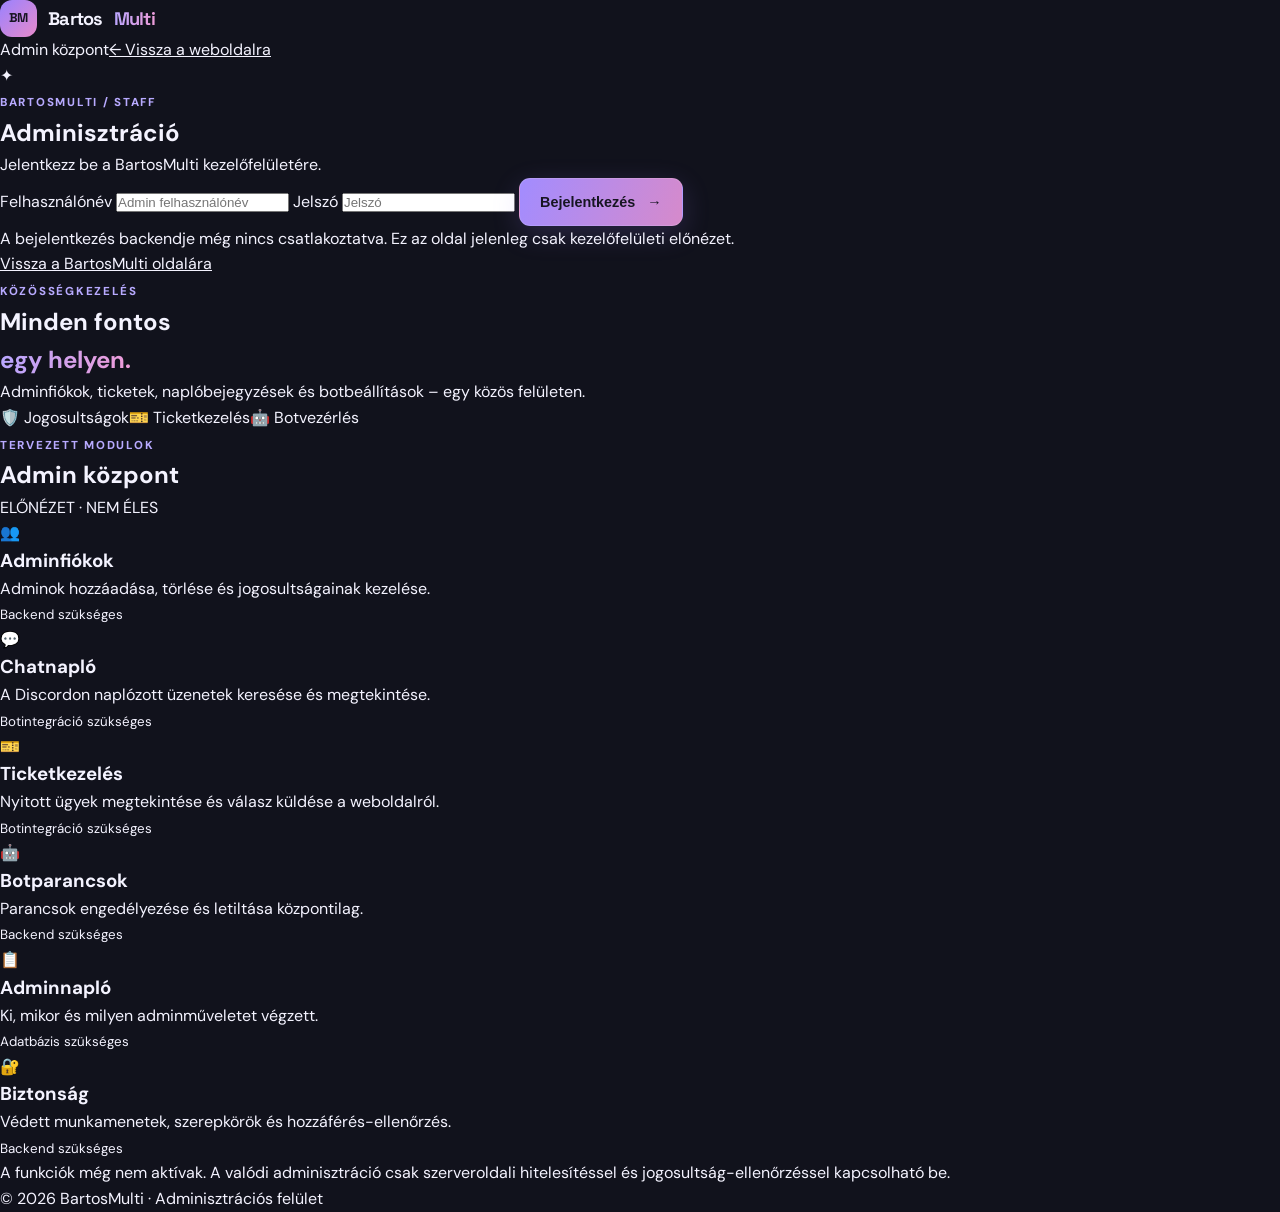
==== admin/index.html @ 53e98c43 "Add BartosMulti admin interface shell" ====
<!DOCTYPE html>
<html lang="hu">
<head>
  <meta charset="UTF-8">
  <meta name="viewport" content="width=device-width, initial-scale=1">
  <meta name="theme-color" content="#11121c">
  <meta name="description" content="BartosMulti adminisztrációs felület.">
  <title>Admin – BartosMulti</title>
  <link rel="icon" href="../favicon.svg" type="image/svg+xml">
  <link rel="stylesheet" href="../style.css">
  <link rel="stylesheet" href="admin.css">
</head>
<body class="admin-body">
  <main class="admin-shell">
    <header class="admin-topbar">
      <a class="logo" href="../index.html"><span class="logo-mark">BM</span>Bartos<span class="accent">Multi</span></a>
      <div class="admin-topbar-right"><span class="status-dot"></span><span>Admin központ</span><a href="../index.html">← Vissza a weboldalra</a></div>
    </header>

    <section class="login-wrap" id="loginView">
      <div class="login-card">
        <div class="login-icon">✦</div>
        <span class="eyebrow">BARTOSMULTI / STAFF</span>
        <h1>Adminisztráció</h1>
        <p class="login-description">Jelentkezz be a BartosMulti kezelőfelületére.</p>
        <form id="loginForm">
          <label for="username">Felhasználónév</label>
          <input id="username" name="username" type="text" placeholder="Admin felhasználónév" autocomplete="username" required>
          <label for="password">Jelszó</label>
          <input id="password" name="password" type="password" placeholder="Jelszó" autocomplete="current-password" required>
          <button class="button login-button" type="submit">Bejelentkezés <span>→</span></button>
        </form>
        <p class="login-notice" id="loginNotice" role="status">A bejelentkezés backendje még nincs csatlakoztatva. Ez az oldal jelenleg csak kezelőfelületi előnézet.</p>
        <a class="back-link" href="../index.html">Vissza a BartosMulti oldalára</a>
      </div>
      <div class="login-side">
        <span class="eyebrow">KÖZÖSSÉGKEZELÉS</span>
        <h2>Minden fontos<br><span class="gradient-text">egy helyen.</span></h2>
        <p>Adminfiókok, ticketek, naplóbejegyzések és botbeállítások – egy közös felületen.</p>
        <div class="side-pills"><span>🛡️ Jogosultságok</span><span>🎫 Ticketkezelés</span><span>🤖 Botvezérlés</span></div>
      </div>
    </section>

    <section class="admin-preview" aria-label="Tervezett adminfunkciók">
      <div class="preview-heading"><div><span class="eyebrow">TERVEZETT MODULOK</span><h2>Admin központ</h2></div><span class="preview-tag">ELŐNÉZET · NEM ÉLES</span></div>
      <div class="preview-grid">
        <article class="preview-card"><span>👥</span><h3>Adminfiókok</h3><p>Adminok hozzáadása, törlése és jogosultságainak kezelése.</p><small>Backend szükséges</small></article>
        <article class="preview-card"><span>💬</span><h3>Chatnapló</h3><p>A Discordon naplózott üzenetek keresése és megtekintése.</p><small>Botintegráció szükséges</small></article>
        <article class="preview-card"><span>🎫</span><h3>Ticketkezelés</h3><p>Nyitott ügyek megtekintése és válasz küldése a weboldalról.</p><small>Botintegráció szükséges</small></article>
        <article class="preview-card"><span>🤖</span><h3>Botparancsok</h3><p>Parancsok engedélyezése és letiltása központilag.</p><small>Backend szükséges</small></article>
        <article class="preview-card"><span>📋</span><h3>Adminnapló</h3><p>Ki, mikor és milyen adminműveletet végzett.</p><small>Adatbázis szükséges</small></article>
        <article class="preview-card"><span>🔐</span><h3>Biztonság</h3><p>Védett munkamenetek, szerepkörök és hozzáférés-ellenőrzés.</p><small>Backend szükséges</small></article>
      </div>
      <p class="preview-footnote">A funkciók még nem aktívak. A valódi adminisztráció csak szerveroldali hitelesítéssel és jogosultság-ellenőrzéssel kapcsolható be.</p>
    </section>
    <footer class="admin-footer">© 2026 BartosMulti · Adminisztrációs felület</footer>
  </main>
  <script src="admin.js"></script>
</body>
</html>
---- style.css ----
@import url('https://fonts.googleapis.com/css2?family=DM+Sans:wght@400;500;600;700;800&family=Space+Grotesk:wght@400;500;600;700&display=swap');
:root{--bg:#11121c;--surface:#191b29;--surface2:#202236;--text:#f4f3ff;--muted:#a4a5bd;--purple:#9a82ff;--pink:#e78acb;--line:rgba(255,255,255,.09);--green:#72d6a0}
*{box-sizing:border-box;margin:0;padding:0}html{scroll-behavior:smooth}body{min-height:100vh;overflow-x:hidden;background:var(--bg);color:var(--text);font-family:'DM Sans',sans-serif;line-height:1.6}a{color:inherit}
.site-header{position:sticky;top:0;z-index:20;border-bottom:1px solid var(--line);background:rgba(17,18,28,.88);backdrop-filter:blur(18px)}.navbar{width:min(1120px,calc(100% - 40px));min-height:76px;margin:auto;display:flex;align-items:center;justify-content:space-between;gap:24px}
.logo{display:inline-flex;align-items:center;gap:11px;text-decoration:none;font-family:'Space Grotesk',sans-serif;font-size:1.14rem;font-weight:700;letter-spacing:-.04em;white-space:nowrap}.logo-mark{width:37px;height:37px;display:grid;place-items:center;border-radius:12px;background:linear-gradient(135deg,var(--purple),var(--pink));color:#171522;font-size:.8rem;font-weight:800}.accent,.gradient-text{background:linear-gradient(100deg,#b7a6ff,#ef9bd7);-webkit-background-clip:text;background-clip:text;color:transparent}
.nav-links{display:flex;align-items:center;gap:8px;list-style:none}.nav-links a{padding:9px 13px;border-radius:9px;color:var(--muted);font-size:.9rem;font-weight:600;text-decoration:none;transition:.2s}.nav-links a:hover,.nav-links a.active{background:rgba(154,130,255,.12);color:#d2c8ff}
.button{min-height:48px;padding:0 20px;display:inline-flex;align-items:center;justify-content:center;gap:12px;border:1px solid rgba(255,255,255,.13);border-radius:11px;background:linear-gradient(110deg,#a28cff,#d68acb);color:#171522;font-size:.9rem;font-weight:800;text-decoration:none;box-shadow:0 8px 28px rgba(154,130,255,.18);transition:transform .2s,filter .2s}.button:hover{transform:translateY(-2px);filter:brightness(1.08)}.button-small{min-height:40px;padding:0 15px;font-size:.82rem}.button-ghost{background:rgba(255,255,255,.035);color:var(--text);box-shadow:none;border-color:var(--line)}
.container{width:min(1120px,calc(100% - 40px));margin-inline:auto}.hero{min-height:600px;padding-block:90px 95px;display:grid;grid-template-columns:1.08fr .92fr;align-items:center;gap:70px}.eyebrow{display:inline-flex;align-items:center;gap:9px;color:#b8aaff;font-size:.72rem;font-weight:800;letter-spacing:.15em}.hero h1{margin:22px 0;font-family:'Space Grotesk',sans-serif;font-size:clamp(3.2rem,6.5vw,5.5rem);line-height:.99;letter-spacing:-.075em}.hero-description{max-width:560px;color:var(--muted);font-size:1.05rem;line-height:1.8}.hero-actions{display:flex;flex-wrap:wrap;gap:13px;margin-top:30px}
.hero-panel{min-height:330px;padding:27px;display:flex;flex-direction:column;justify-content:center;gap:25px;overflow:hidden;border:1px solid rgba(255,255,255,.12);border-radius:23px;background:radial-gradient(circle at 100% 0%,rgba(154,130,255,.18),transparent 45%),linear-gradient(145deg,#27273d,#191a29);box-shadow:0 28px 90px rgba(0,0,0,.28)}.chat-message{display:flex;align-items:center;gap:12px}.chat-avatar{width:38px;height:38px;display:grid;place-items:center;border-radius:13px;color:white;font-weight:800}.chat-avatar.purple{background:#7561bb}.chat-avatar.blue{background:#477caa}.chat-avatar.green{background:#478d75}.chat-message div{display:grid;gap:2px}.chat-message strong{font-size:.84rem}.chat-message small{color:#b0b1c6;font-size:.78rem}.panel-footer{padding-top:16px;border-top:1px solid var(--line);color:#a9a9c0;font-size:.76rem}
.feature-section{padding:35px 0 100px}.section-heading{max-width:650px;margin-bottom:30px}.section-heading h2,.join-section h2{margin:12px 0;font-family:'Space Grotesk',sans-serif;font-size:clamp(2rem,4vw,3.2rem);line-height:1.08;letter-spacing:-.055em}.section-heading p,.join-section p{color:var(--muted);line-height:1.75}.feature-grid{display:grid;grid-template-columns:repeat(4,1fr);gap:14px}.feature-card{min-height:190px;padding:24px;border:1px solid var(--line);border-radius:16px;background:linear-gradient(145deg,rgba(34,35,54,.9),rgba(25,26,40,.92));transition:transform .2s,border-color .2s}.feature-card:hover{transform:translateY(-4px);border-color:rgba(170,147,255,.45)}.feature-icon{width:43px;height:43px;margin-bottom:20px;display:grid;place-items:center;border-radius:13px;background:rgba(154,130,255,.13);font-size:1.25rem}.feature-card h3{margin-bottom:7px;font-family:'Space Grotesk',sans-serif;font-size:1.03rem}.feature-card p{color:var(--muted);font-size:.84rem;line-height:1.7}
.join-section{margin-bottom:90px;padding:38px 42px;display:flex;align-items:center;justify-content:space-between;gap:30px;border:1px solid rgba(178,157,255,.2);border-radius:20px;background:radial-gradient(circle at 85% 0%,rgba(164,127,255,.17),transparent 38%),var(--surface)}.join-section h2{margin:9px 0;font-size:2.35rem}.join-section p{max-width:580px}
.footer{border-top:1px solid var(--line);background:rgba(20,21,33,.7)}.footer-inner{width:min(1120px,calc(100% - 40px));margin:auto;padding:35px 0;display:flex;align-items:center;gap:28px}.footer-inner>p{color:var(--muted);font-size:.82rem}.footer-links{display:flex;gap:18px;margin-left:auto}.footer-links a{color:var(--muted);font-size:.82rem;text-decoration:none}.footer-links a:hover{color:var(--text)}.footer-bottom{padding:16px 20px;border-top:1px solid var(--line);color:#777991;text-align:center;font-size:.73rem}
.page-hero{width:min(850px,calc(100% - 40px));margin:auto;padding:100px 0 48px;text-align:center}.page-hero h1{margin:15px 0;font-family:'Space Grotesk',sans-serif;font-size:clamp(2.7rem,6vw,4.5rem);line-height:1.03;letter-spacing:-.065em}.page-hero p{max-width:680px;margin:auto;color:var(--muted);line-height:1.8}.cards{width:min(1050px,calc(100% - 40px));margin:0 auto;padding:20px 0 100px;display:grid;grid-template-columns:repeat(3,1fr);gap:15px}.info-card{min-height:180px;padding:25px;border:1px solid var(--line);border-radius:16px;background:var(--surface)}.info-card h2{margin-bottom:12px;font-family:'Space Grotesk',sans-serif;font-size:1.13rem}.info-card p,.info-card li{color:var(--muted);font-size:.9rem;line-height:1.75}.info-card ul{padding-left:18px}.info-card li+li{margin-top:7px}
@media(max-width:900px){.hero{grid-template-columns:1fr;gap:48px;padding-top:75px}.feature-grid{grid-template-columns:repeat(2,1fr)}.cards{grid-template-columns:repeat(2,1fr)}}@media(max-width:650px){.navbar{width:calc(100% - 28px);min-height:68px}.nav-links{display:none}.container{width:calc(100% - 36px)}.hero{padding:65px 0 70px;min-height:auto}.hero h1{font-size:clamp(3rem,14vw,4.3rem)}.hero-actions{flex-direction:column;align-items:stretch}.hero-actions .button{width:100%}.feature-section{padding-bottom:65px}.feature-grid,.cards{grid-template-columns:1fr}.join-section{width:calc(100% - 36px);margin-bottom:65px;padding:27px 23px;align-items:flex-start;flex-direction:column}.join-section h2{font-size:2rem}.footer-inner{width:calc(100% - 36px);align-items:flex-start;flex-direction:column;gap:15px}.footer-links{margin:0;flex-wrap:wrap;gap:14px}.page-hero{padding:75px 0 30px}.cards{padding-bottom:70px}}@media(prefers-reduced-motion:reduce){*,*::before,*::after{scroll-behavior:auto!important;transition:none!important}}
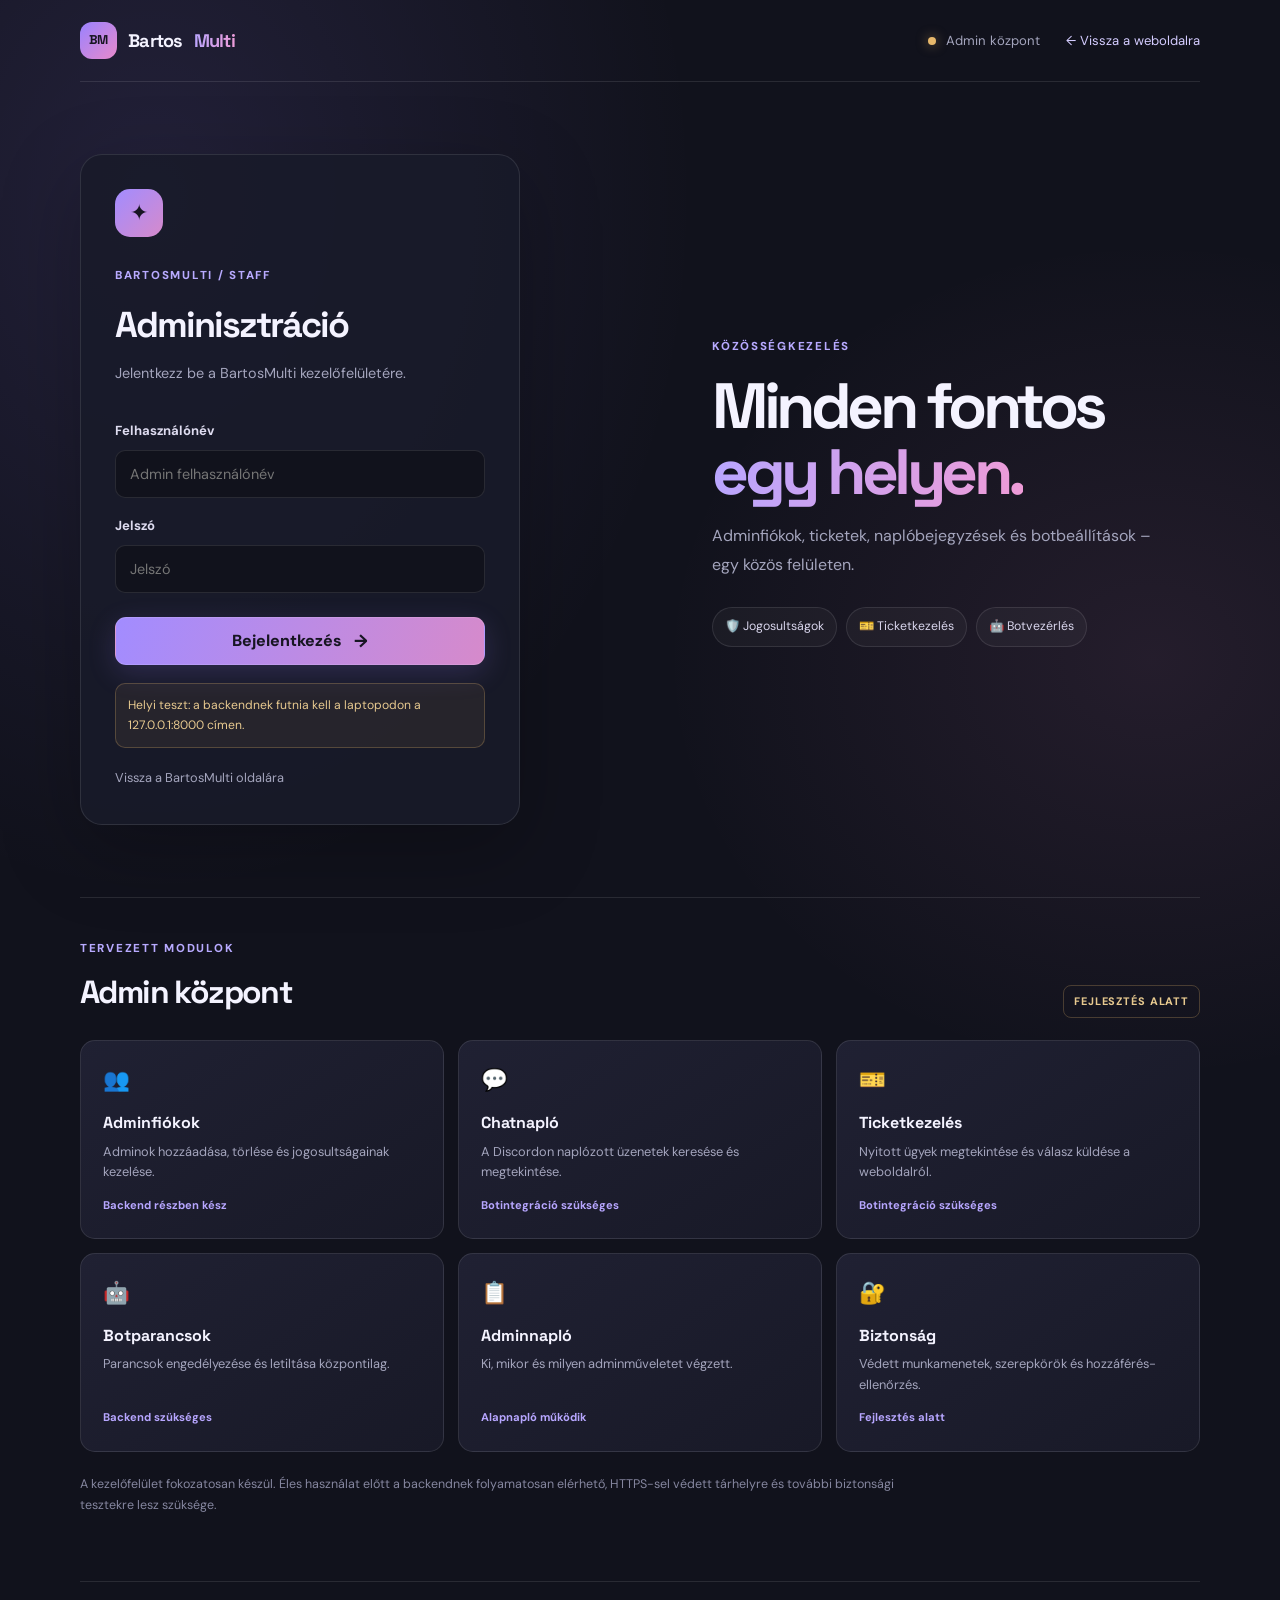
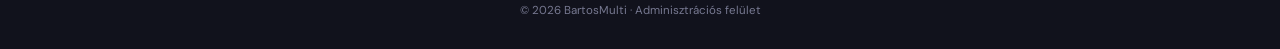
==== commit 356006b7: "Connect admin page UI to local API" ====
--- a/admin/index.html
+++ b/admin/index.html
@@ -28,9 +28,9 @@
           <input id="username" name="username" type="text" placeholder="Admin felhasználónév" autocomplete="username" required>
           <label for="password">Jelszó</label>
           <input id="password" name="password" type="password" placeholder="Jelszó" autocomplete="current-password" required>
-          <button class="button login-button" type="submit">Bejelentkezés <span>→</span></button>
+          <button class="button login-button" id="loginButton" type="submit">Bejelentkezés <span>→</span></button>
         </form>
-        <p class="login-notice" id="loginNotice" role="status">A bejelentkezés backendje még nincs csatlakoztatva. Ez az oldal jelenleg csak kezelőfelületi előnézet.</p>
+        <p class="login-notice" id="loginNotice" role="status">Helyi teszt: a backendnek futnia kell a laptopodon a 127.0.0.1:8000 címen.</p>
         <a class="back-link" href="../index.html">Vissza a BartosMulti oldalára</a>
       </div>
       <div class="login-side">
@@ -41,17 +41,44 @@
       </div>
     </section>
 
+    <section class="admin-dashboard" id="dashboardView" hidden>
+      <div class="dashboard-heading">
+        <div>
+          <span class="eyebrow">BARTOSMULTI / ADMIN</span>
+          <h1>Vezérlőpult</h1>
+          <p class="login-description">Sikeresen bejelentkeztél a helyi backendbe.</p>
+        </div>
+        <button class="button logout-button" id="logoutButton" type="button">Kijelentkezés</button>
+      </div>
+      <div class="dashboard-card">
+        <h2>Adminfiók</h2>
+        <p><strong>Felhasználónév:</strong> <span id="adminUsername">–</span></p>
+        <p><strong>Azonosító:</strong> <span id="adminId">–</span></p>
+        <p><strong>Jogosultság:</strong> <span id="adminRole">–</span></p>
+        <p><strong>Állapot:</strong> <span id="adminStatus">–</span></p>
+      </div>
+      <div class="dashboard-card audit-card">
+        <div class="audit-heading">
+          <div><h2>Admin tevékenységnapló</h2><p class="dashboard-muted">A backend által rögzített legutóbbi műveletek.</p></div>
+          <button class="button refresh-button" id="refreshAuditButton" type="button">Frissítés</button>
+        </div>
+        <p id="auditNotice" class="dashboard-muted" role="status">Napló betöltése…</p>
+        <div class="audit-list" id="auditList"></div>
+      </div>
+      <p class="dashboard-warning">Ez jelenleg helyi fejlesztői kapcsolat. A ticketkezelés, chatnapló és botvezérlés még nincs bekötve.</p>
+    </section>
+
     <section class="admin-preview" aria-label="Tervezett adminfunkciók">
-      <div class="preview-heading"><div><span class="eyebrow">TERVEZETT MODULOK</span><h2>Admin központ</h2></div><span class="preview-tag">ELŐNÉZET · NEM ÉLES</span></div>
+      <div class="preview-heading"><div><span class="eyebrow">TERVEZETT MODULOK</span><h2>Admin központ</h2></div><span class="preview-tag">FEJLESZTÉS ALATT</span></div>
       <div class="preview-grid">
-        <article class="preview-card"><span>👥</span><h3>Adminfiókok</h3><p>Adminok hozzáadása, törlése és jogosultságainak kezelése.</p><small>Backend szükséges</small></article>
+        <article class="preview-card"><span>👥</span><h3>Adminfiókok</h3><p>Adminok hozzáadása, törlése és jogosultságainak kezelése.</p><small>Backend részben kész</small></article>
         <article class="preview-card"><span>💬</span><h3>Chatnapló</h3><p>A Discordon naplózott üzenetek keresése és megtekintése.</p><small>Botintegráció szükséges</small></article>
         <article class="preview-card"><span>🎫</span><h3>Ticketkezelés</h3><p>Nyitott ügyek megtekintése és válasz küldése a weboldalról.</p><small>Botintegráció szükséges</small></article>
         <article class="preview-card"><span>🤖</span><h3>Botparancsok</h3><p>Parancsok engedélyezése és letiltása központilag.</p><small>Backend szükséges</small></article>
-        <article class="preview-card"><span>📋</span><h3>Adminnapló</h3><p>Ki, mikor és milyen adminműveletet végzett.</p><small>Adatbázis szükséges</small></article>
-        <article class="preview-card"><span>🔐</span><h3>Biztonság</h3><p>Védett munkamenetek, szerepkörök és hozzáférés-ellenőrzés.</p><small>Backend szükséges</small></article>
+        <article class="preview-card"><span>📋</span><h3>Adminnapló</h3><p>Ki, mikor és milyen adminműveletet végzett.</p><small>Alapnapló működik</small></article>
+        <article class="preview-card"><span>🔐</span><h3>Biztonság</h3><p>Védett munkamenetek, szerepkörök és hozzáférés-ellenőrzés.</p><small>Fejlesztés alatt</small></article>
       </div>
-      <p class="preview-footnote">A funkciók még nem aktívak. A valódi adminisztráció csak szerveroldali hitelesítéssel és jogosultság-ellenőrzéssel kapcsolható be.</p>
+      <p class="preview-footnote">A kezelőfelület fokozatosan készül. Éles használat előtt a backendnek folyamatosan elérhető, HTTPS-sel védett tárhelyre és további biztonsági tesztekre lesz szüksége.</p>
     </section>
     <footer class="admin-footer">© 2026 BartosMulti · Adminisztrációs felület</footer>
   </main>
--- a/admin/admin.css
+++ b/admin/admin.css
@@ -0,0 +1,40 @@
+:root{--admin-line:rgba(255,255,255,.1);--admin-muted:#a4a5bd}
+.admin-body{background:radial-gradient(ellipse at 12% 12%,rgba(154,130,255,.13),transparent 34%),radial-gradient(ellipse at 90% 40%,rgba(231,138,203,.09),transparent 30%),#11121c}
+.admin-shell{width:min(1120px,calc(100% - 40px));margin:auto}
+.admin-topbar{min-height:82px;display:flex;align-items:center;justify-content:space-between;border-bottom:1px solid var(--admin-line)}
+.admin-topbar-right{display:flex;align-items:center;gap:10px;color:var(--admin-muted);font-size:.82rem}
+.admin-topbar-right a{margin-left:16px;color:#d4ccff;text-decoration:none}
+.status-dot{width:8px;height:8px;border-radius:50%;background:#e7b86b;box-shadow:0 0 12px rgba(231,184,107,.55)}
+.login-wrap{min-height:570px;padding:72px 0;display:grid;grid-template-columns:1fr .9fr;align-items:center;gap:90px}
+.login-card{max-width:440px;width:100%;padding:34px;border:1px solid var(--admin-line);border-radius:22px;background:rgba(25,27,41,.88);box-shadow:0 25px 80px rgba(0,0,0,.25)}
+.login-icon{width:48px;height:48px;margin-bottom:24px;display:grid;place-items:center;border-radius:15px;background:linear-gradient(135deg,#a28cff,#d68acb);color:#171522;font-size:1.35rem}
+.login-card h1{margin:10px 0 8px;font-family:'Space Grotesk',sans-serif;font-size:2.25rem;letter-spacing:-.055em}
+.login-description{margin-bottom:27px;color:var(--admin-muted);font-size:.9rem}
+.login-card form{display:grid;gap:9px}
+.login-card label{margin-top:8px;color:#dedcf0;font-size:.82rem;font-weight:700}
+.login-card input{width:100%;height:48px;padding:0 14px;border:1px solid var(--admin-line);border-radius:10px;outline:none;background:#11121c;color:#fff;font:inherit;font-size:.9rem}
+.login-card input:focus{border-color:#a28cff;box-shadow:0 0 0 3px rgba(162,140,255,.12)}
+.login-button{width:100%;margin-top:15px;cursor:pointer;font:inherit;font-weight:800}
+.login-button span{font-size:1.1rem}
+.login-notice{margin-top:18px;padding:12px;border:1px solid rgba(231,184,107,.25);border-radius:10px;background:rgba(231,184,107,.07);color:#e7c98f;font-size:.76rem;line-height:1.6}
+.back-link{display:inline-block;margin-top:20px;color:var(--admin-muted);font-size:.8rem;text-decoration:none}
+.back-link:hover{color:#fff}
+.login-side{padding:20px 0}
+.login-side h2{margin:17px 0;font-family:'Space Grotesk',sans-serif;font-size:clamp(2.8rem,5vw,4.5rem);line-height:1.02;letter-spacing:-.07em}
+.login-side>p{max-width:440px;color:var(--admin-muted);line-height:1.8}
+.side-pills{display:flex;flex-wrap:wrap;gap:9px;margin-top:28px}
+.side-pills span{padding:9px 12px;border:1px solid var(--admin-line);border-radius:999px;background:rgba(255,255,255,.035);color:#d8d5ec;font-size:.77rem}
+.admin-preview{padding:36px 0 65px;border-top:1px solid var(--admin-line)}
+.preview-heading{display:flex;align-items:end;justify-content:space-between;gap:20px;margin-bottom:22px}
+.preview-heading h2{margin-top:8px;font-family:'Space Grotesk',sans-serif;font-size:2rem;letter-spacing:-.05em}
+.preview-tag{padding:7px 10px;border:1px solid rgba(231,184,107,.25);border-radius:8px;color:#e7c98f;font-size:.68rem;font-weight:800;letter-spacing:.08em}
+.preview-grid{display:grid;grid-template-columns:repeat(3,1fr);gap:14px}
+.preview-card{min-height:175px;padding:22px;border:1px solid var(--admin-line);border-radius:15px;background:linear-gradient(145deg,rgba(34,35,54,.9),rgba(25,26,40,.92))}
+.preview-card>span{font-size:1.35rem}
+.preview-card h3{margin:12px 0 6px;font-family:'Space Grotesk',sans-serif;font-size:1rem}
+.preview-card p{min-height:45px;color:var(--admin-muted);font-size:.8rem;line-height:1.6}
+.preview-card small{display:inline-block;margin-top:10px;color:#b7a6ff;font-size:.7rem;font-weight:700}
+.preview-footnote{max-width:850px;margin-top:22px;color:#85869f;font-size:.78rem;line-height:1.7}
+.admin-footer{padding:20px 0 28px;border-top:1px solid var(--admin-line);color:#777991;text-align:center;font-size:.72rem}
+@media(max-width:800px){.login-wrap{grid-template-columns:1fr;gap:30px;padding:45px 0}.login-side{order:-1;padding-bottom:0}.login-side h2{font-size:3rem}.preview-grid{grid-template-columns:repeat(2,1fr)}}
+@media(max-width:560px){.admin-shell{width:calc(100% - 28px)}.admin-topbar{align-items:flex-start;flex-direction:column;justify-content:center;gap:10px;padding:15px 0}.admin-topbar-right{flex-wrap:wrap}.admin-topbar-right a{margin-left:0}.login-wrap{padding:32px 0}.login-card{padding:25px 20px}.login-side h2{font-size:2.7rem}.preview-heading{align-items:flex-start;flex-direction:column}.preview-grid{grid-template-columns:1fr}.preview-card p{min-height:0}}
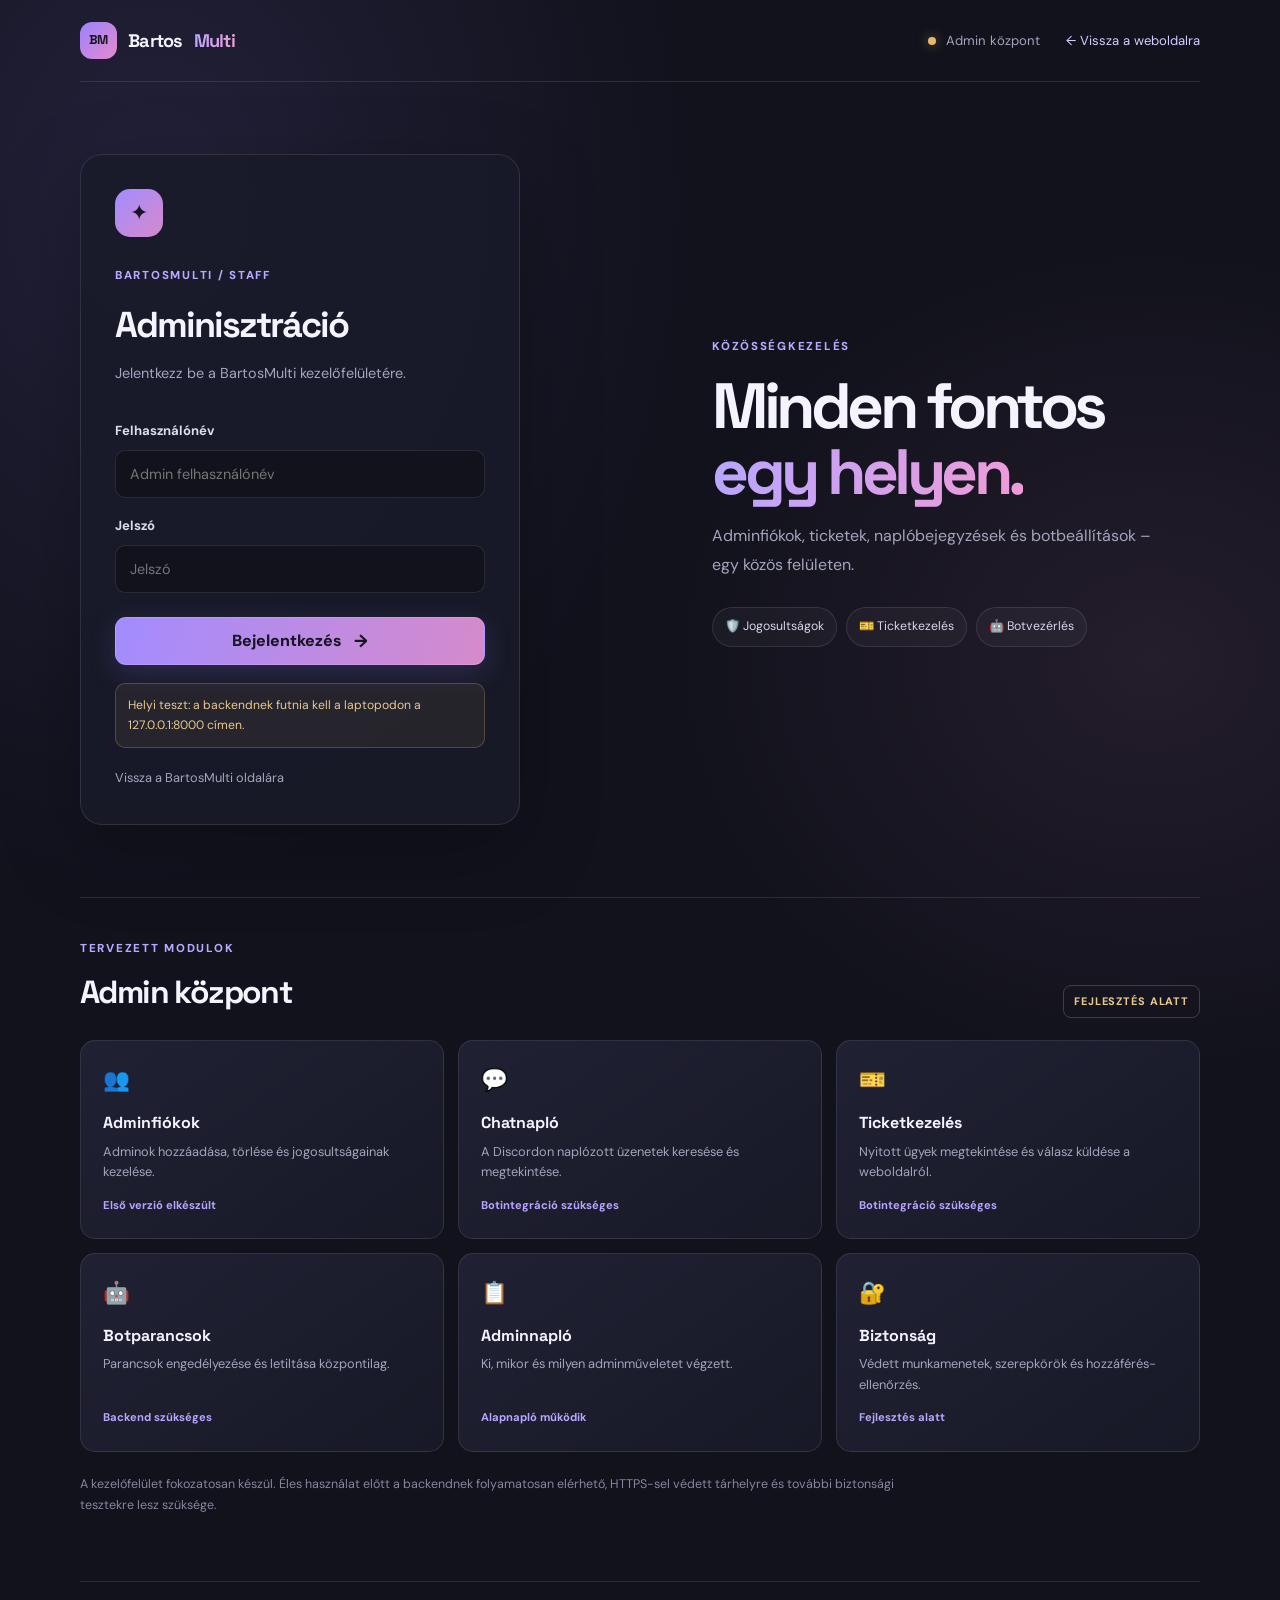
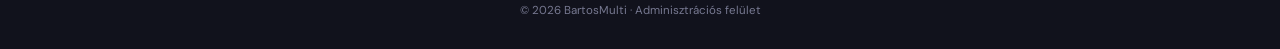
==== commit bae2d163: "Add admin account management interface" ====
--- a/admin/index.html
+++ b/admin/index.html
@@ -50,13 +50,37 @@
         </div>
         <button class="button logout-button" id="logoutButton" type="button">Kijelentkezés</button>
       </div>
-      <div class="dashboard-card">
-        <h2>Adminfiók</h2>
+
+      <div class="dashboard-card account-card">
+        <h2>Bejelentkezett admin</h2>
         <p><strong>Felhasználónév:</strong> <span id="adminUsername">–</span></p>
         <p><strong>Azonosító:</strong> <span id="adminId">–</span></p>
         <p><strong>Jogosultság:</strong> <span id="adminRole">–</span></p>
         <p><strong>Állapot:</strong> <span id="adminStatus">–</span></p>
       </div>
+
+      <section class="dashboard-card management-card" id="adminManagement">
+        <div class="section-heading">
+          <div><span class="eyebrow">HOZZÁFÉRÉSEK</span><h2>Adminfiókok kezelése</h2><p class="dashboard-muted">Adminfiókok létrehozása, jogosultságainak módosítása és kezelése.</p></div>
+          <button class="button refresh-button" id="refreshAdminsButton" type="button">Lista frissítése</button>
+        </div>
+
+        <div class="create-admin-panel">
+          <h3>Új adminfiók</h3>
+          <form id="createAdminForm" class="create-admin-form">
+            <div class="field-group"><label for="newAdminUsername">Felhasználónév</label><input id="newAdminUsername" name="username" type="text" minlength="3" maxlength="40" pattern="[a-zA-Z0-9_.-]+" autocomplete="off" placeholder="pl. moderator01" required></div>
+            <div class="field-group"><label for="newAdminPassword">Kezdeti jelszó</label><input id="newAdminPassword" name="password" type="password" minlength="12" maxlength="128" autocomplete="new-password" placeholder="Legalább 12 karakter" required></div>
+            <div class="field-group"><label for="newAdminRole">Jogosultság</label><select id="newAdminRole" name="role"><option value="moderator">Moderátor</option><option value="admin">Admin</option></select></div>
+            <button class="button create-admin-button" id="createAdminButton" type="submit">Admin létrehozása</button>
+          </form>
+          <p class="form-hint">A jelszó legalább 12 karakter legyen. A tulajdonosi (owner) jogosultságot ez az űrlap nem osztja ki.</p>
+        </div>
+
+        <div class="admin-list-heading"><h3>Regisztrált adminok</h3><span id="adminCount" class="count-label">–</span></div>
+        <p id="adminListNotice" class="dashboard-muted" role="status">Adminlista betöltése…</p>
+        <div id="adminList" class="admin-list"></div>
+      </section>
+
       <div class="dashboard-card audit-card">
         <div class="audit-heading">
           <div><h2>Admin tevékenységnapló</h2><p class="dashboard-muted">A backend által rögzített legutóbbi műveletek.</p></div>
@@ -65,13 +89,13 @@
         <p id="auditNotice" class="dashboard-muted" role="status">Napló betöltése…</p>
         <div class="audit-list" id="auditList"></div>
       </div>
-      <p class="dashboard-warning">Ez jelenleg helyi fejlesztői kapcsolat. A ticketkezelés, chatnapló és botvezérlés még nincs bekötve.</p>
+      <p class="dashboard-warning">Ez jelenleg helyi fejlesztői kapcsolat. A ticketkezelés, chatnapló és botvezérlés még nincs bekötve. A weboldal nyilvános GitHub Pages-oldal, a backend viszont csak a saját laptopodon fut.</p>
     </section>
 
     <section class="admin-preview" aria-label="Tervezett adminfunkciók">
       <div class="preview-heading"><div><span class="eyebrow">TERVEZETT MODULOK</span><h2>Admin központ</h2></div><span class="preview-tag">FEJLESZTÉS ALATT</span></div>
       <div class="preview-grid">
-        <article class="preview-card"><span>👥</span><h3>Adminfiókok</h3><p>Adminok hozzáadása, törlése és jogosultságainak kezelése.</p><small>Backend részben kész</small></article>
+        <article class="preview-card"><span>👥</span><h3>Adminfiókok</h3><p>Adminok hozzáadása, törlése és jogosultságainak kezelése.</p><small>Első verzió elkészült</small></article>
         <article class="preview-card"><span>💬</span><h3>Chatnapló</h3><p>A Discordon naplózott üzenetek keresése és megtekintése.</p><small>Botintegráció szükséges</small></article>
         <article class="preview-card"><span>🎫</span><h3>Ticketkezelés</h3><p>Nyitott ügyek megtekintése és válasz küldése a weboldalról.</p><small>Botintegráció szükséges</small></article>
         <article class="preview-card"><span>🤖</span><h3>Botparancsok</h3><p>Parancsok engedélyezése és letiltása központilag.</p><small>Backend szükséges</small></article>
--- a/admin/admin.css
+++ b/admin/admin.css
@@ -38,3 +38,25 @@
 .admin-footer{padding:20px 0 28px;border-top:1px solid var(--admin-line);color:#777991;text-align:center;font-size:.72rem}
 @media(max-width:800px){.login-wrap{grid-template-columns:1fr;gap:30px;padding:45px 0}.login-side{order:-1;padding-bottom:0}.login-side h2{font-size:3rem}.preview-grid{grid-template-columns:repeat(2,1fr)}}
 @media(max-width:560px){.admin-shell{width:calc(100% - 28px)}.admin-topbar{align-items:flex-start;flex-direction:column;justify-content:center;gap:10px;padding:15px 0}.admin-topbar-right{flex-wrap:wrap}.admin-topbar-right a{margin-left:0}.login-wrap{padding:32px 0}.login-card{padding:25px 20px}.login-side h2{font-size:2.7rem}.preview-heading{align-items:flex-start;flex-direction:column}.preview-grid{grid-template-columns:1fr}.preview-card p{min-height:0}}
+
+
+/* Bejelentkezés utáni vezérlőpult */
+.admin-dashboard{padding:54px 0 64px}
+.admin-dashboard[hidden],.login-wrap[hidden]{display:none!important}
+.dashboard-heading,.audit-heading{display:flex;align-items:center;justify-content:space-between;gap:20px}
+.dashboard-heading h1{margin:8px 0;font-family:'Space Grotesk',sans-serif;font-size:2.4rem;letter-spacing:-.055em}
+.dashboard-card{margin-top:20px;padding:25px;border:1px solid var(--admin-line);border-radius:16px;background:rgba(25,27,41,.88)}
+.dashboard-card h2{margin:0 0 16px;font-family:'Space Grotesk',sans-serif}
+.dashboard-card p{margin:9px 0;color:#d7d5e8;font-size:.9rem}
+.dashboard-card p strong{display:inline-block;min-width:130px;color:var(--admin-muted)}
+.dashboard-muted{color:var(--admin-muted);font-size:.82rem}
+.logout-button,.refresh-button{cursor:pointer;white-space:nowrap}
+.refresh-button{padding:9px 14px}
+.audit-list{display:grid;gap:9px;margin-top:14px}
+.audit-entry{display:grid;grid-template-columns:minmax(130px,.7fr) 1.5fr auto;gap:14px;align-items:center;padding:12px;border:1px solid var(--admin-line);border-radius:10px;background:rgba(255,255,255,.025);font-size:.8rem}
+.audit-entry span{color:var(--admin-muted);overflow-wrap:anywhere}
+.audit-entry time{color:#aaa9bd;font-size:.72rem}
+.dashboard-warning{margin-top:18px;color:#e7c98f;font-size:.8rem;line-height:1.6}
+.login-notice.notice-error{border-color:rgba(255,110,130,.3);background:rgba(255,110,130,.08);color:#ffb7c2}
+.login-button:disabled{opacity:.65;cursor:wait}
+@media(max-width:650px){.dashboard-heading,.audit-heading{align-items:flex-start;flex-direction:column}.audit-entry{grid-template-columns:1fr;gap:5px}.dashboard-card{padding:19px}.dashboard-heading h1{font-size:2rem}}
